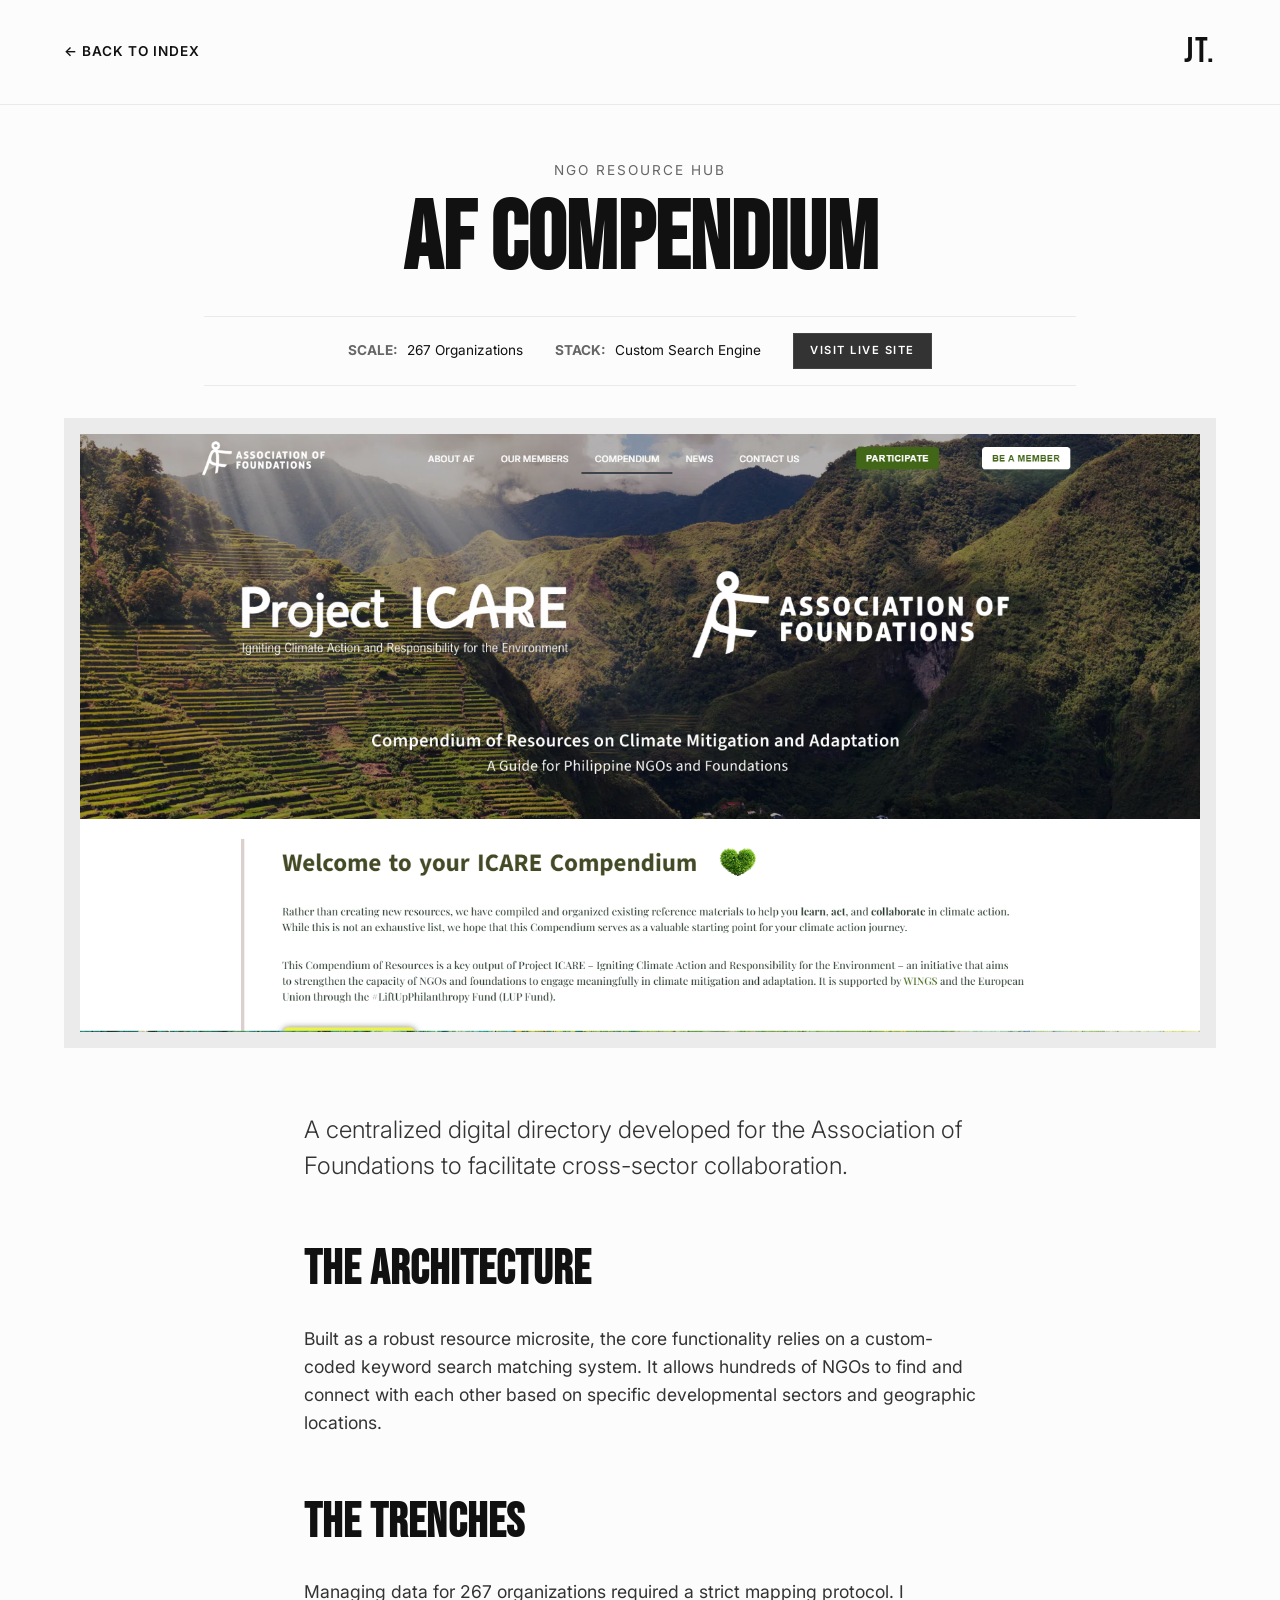
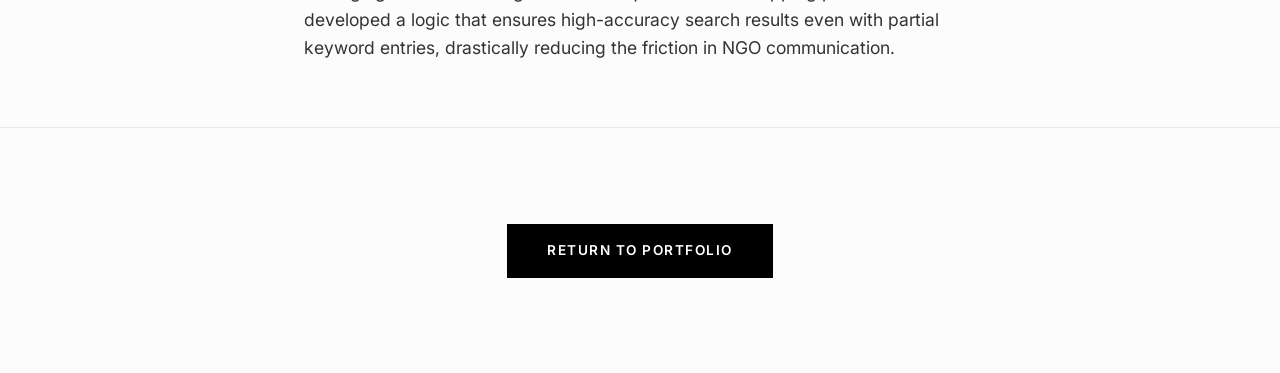
==== af-compendium.html @ 17b1ea57 "Add files via upload" ====
<!DOCTYPE html>
<html lang="en">
<head>
    <meta charset="UTF-8">
    <meta name="viewport" content="width=device-width, initial-scale=1.0">
    <title>AF Compendium | Joaquin Tolentino</title>
    <link rel="stylesheet" href="style.css">
    <link href="https://fonts.googleapis.com/css2?family=Bebas+Neue&family=Inter:wght@300;400;600&display=swap" rel="stylesheet">
</head>
<body class="project-page">
    <nav class="navbar solid-nav">
        <a href="index.html" class="back-link">← Back to Index</a>
        <div class="logo">JT.</div>
    </nav>

    <header class="article-header">
        <p class="article-category animate-on-scroll">NGO Resource Hub</p>
        <h1 class="article-title animate-on-scroll">AF Compendium</h1>
        <div class="article-meta animate-on-scroll" style="display: flex; gap: 2rem; justify-content: center; align-items: center; flex-wrap: wrap; margin-top: 1.5rem;">
            <span><strong>Scale:</strong> 267 Organizations</span>
            <span><strong>Stack:</strong> Custom Search Engine</span>
            <a href="https://afonline.org/icarecompendium" target="_blank" class="btn" style="padding: 0.5rem 1rem; font-size: 0.7rem; background: #333; color: #fff; text-decoration: none; border: 1px solid #444;">Visit Live Site</a>
        </div>
    </header>

    <div class="article-hero-img animate-on-scroll">
        <img src="images/AF-2.png" alt="AF Compendium Hub" style="width: 100%; height: 100%; object-fit: cover; display: block;">
    </div>

    <main class="article-content">
        <div class="content-column">
            <p class="lead animate-on-scroll">A centralized digital directory developed for the Association of Foundations to facilitate cross-sector collaboration.</p>
            
            <h2 class="animate-on-scroll">The Architecture</h2>
            <p class="animate-on-scroll">Built as a robust resource microsite, the core functionality relies on a custom-coded keyword search matching system. It allows hundreds of NGOs to find and connect with each other based on specific developmental sectors and geographic locations.</p>
            
            <h2 class="animate-on-scroll">The Trenches</h2>
            <p class="animate-on-scroll">Managing data for 267 organizations required a strict mapping protocol. I developed a logic that ensures high-accuracy search results even with partial keyword entries, drastically reducing the friction in NGO communication.</p>
        </div>
    </main>

    <footer class="project-footer animate-on-scroll">
        <a href="index.html" class="btn">Return to Portfolio</a>
    </footer>
    <script src="script.js"></script>
</body>
</html>
---- style.css ----
/* Color Palette & Variables */
:root {
    --bg-color: #fcfcfc;
    --text-main: #111111;
    --text-muted: #666666;
    --accent: #000000;
    --border-color: #eaeaea;
}

/* Base Reset */
* { margin: 0; padding: 0; box-sizing: border-box; }

body {
    font-family: 'Inter', sans-serif;
    background-color: var(--bg-color);
    color: var(--text-main);
    line-height: 1.6;
    overflow-x: hidden;
}

/* Scroll Lock for the Gatekeeper Puzzle */
body.locked {
    overflow: hidden;
}

/* Typography */
.section-title {
    font-family: 'Bebas Neue', sans-serif;
    font-size: 5rem;
    line-height: 0.9;
    margin-bottom: 3rem;
    text-transform: uppercase;
    letter-spacing: 1px;
}

/* Navigation */
.navbar {
    position: fixed;
    top: 0; width: 100%;
    padding: 1.5rem 5%;
    display: flex; justify-content: space-between; align-items: center;
    background: rgba(252, 252, 252, 0.75);
    backdrop-filter: blur(12px); -webkit-backdrop-filter: blur(12px);
    border-bottom: 1px solid rgba(0, 0, 0, 0.05);
    z-index: 100;
    transition: background 0.4s ease, padding 0.4s ease;
}
.navbar.scrolled {
    padding: 1rem 5%;
    background: rgba(252, 252, 252, 0.95);
    box-shadow: 0 4px 20px rgba(0,0,0,0.03);
}
.solid-nav { background: var(--bg-color); border-bottom: 1px solid var(--border-color); }
.logo { font-family: 'Bebas Neue', sans-serif; font-size: 2.2rem; letter-spacing: 2px; }
.nav-links { list-style: none; display: flex; gap: 2.5rem; }
.nav-links a, .back-link {
    text-decoration: none; color: var(--text-main); font-size: 0.85rem;
    font-weight: 600; text-transform: uppercase; letter-spacing: 1px; transition: color 0.3s;
}
.nav-links a:hover, .back-link:hover { color: var(--text-muted); }

/* Hero Section */
.hero { display: grid; grid-template-columns: 1fr 1fr; min-height: 100vh; padding: 0 5%; align-items: center; }
.hero-content { padding-right: 4rem; margin-top: 4rem; }
.subtitle { font-size: 0.85rem; font-weight: 600; text-transform: uppercase; letter-spacing: 2px; color: var(--text-muted); margin-bottom: 1rem; }
.title { font-family: 'Bebas Neue', sans-serif; font-size: 8rem; line-height: 0.85; margin-bottom: 1.5rem; letter-spacing: 1px; text-transform: uppercase; }
.description { font-size: 1.1rem; color: var(--text-muted); max-width: 420px; margin-bottom: 2.5rem; }

/* Buttons */
.btn {
    display: inline-block; padding: 1rem 2.5rem; background-color: var(--accent);
    color: #fff; text-decoration: none; text-transform: uppercase;
    font-size: 0.85rem; font-weight: 600; letter-spacing: 1.5px; transition: 0.3s ease; border: none; cursor: pointer;
}
.btn:hover { background-color: #333; transform: translateY(-3px); box-shadow: 0 10px 20px rgba(0,0,0,0.1); }

/* Image Placeholders */
.hero-image { height: 100vh; display: flex; align-items: center; justify-content: center; padding: 2rem 0 2rem 2rem; }
.image-placeholder { width: 100%; height: 85%; background-color: #ebebeb; display: flex; align-items: center; justify-content: center; color: #999; text-transform: uppercase; letter-spacing: 1px; text-align: center; padding: 1rem; }

/* General Sections */
.section { padding: 8rem 5%; border-top: 1px solid var(--border-color); }

/* Work Section (Grid) */
.project-grid { display: grid; grid-template-columns: repeat(auto-fit, minmax(300px, 1fr)); gap: 3rem; }
.project-card { text-decoration: none; color: inherit; display: block; group; }
.card-image { width: 100%; aspect-ratio: 4/3; background-color: #ebebeb; display: flex; align-items: center; justify-content: center; color: #999; margin-bottom: 1.5rem; transition: transform 0.4s ease; text-align: center; padding: 1rem; }
.project-card:hover .card-image { transform: scale(1.03); box-shadow: 0 15px 30px rgba(0,0,0,0.05); }
.card-meta h3 { font-family: 'Bebas Neue', sans-serif; font-size: 2rem; letter-spacing: 1px; margin-bottom: 0.2rem; }
.card-meta p { font-size: 0.85rem; color: var(--text-muted); text-transform: uppercase; letter-spacing: 1px; }

/* About Section */
.about-grid { display: grid; grid-template-columns: 1fr 2fr; gap: 4rem; }
.about-text p { font-size: 1.25rem; color: var(--text-muted); margin-bottom: 1.5rem; max-width: 700px; }
.about-image-wrapper { margin: 3rem 0; height: 50vh; width: 100%; }

/* Tech Stack Section */
.tech-stack { margin-top: 3rem; border-top: 1px solid var(--border-color); padding-top: 2.5rem; }
.tech-title { font-family: 'Bebas Neue', sans-serif; font-size: 2.5rem; margin-bottom: 1.5rem; letter-spacing: 1px; text-transform: uppercase; }
.tech-grid { display: flex; flex-wrap: wrap; gap: 1rem; }
.tech-item { 
    display: flex; align-items: center; gap: 0.75rem; 
    padding: 0.75rem 1.5rem; border: 1px solid var(--border-color); 
    font-size: 0.85rem; font-weight: 600; text-transform: uppercase; 
    letter-spacing: 1px; transition: 0.3s ease; cursor: default;
}
.tech-item i { font-size: 1.2rem; }
.tech-item:hover { background-color: var(--text-main); color: var(--bg-color); border-color: var(--text-main); transform: translateY(-2px); }

/* SK SOLUTIONS MANIFESTO SECTION */
.manifesto-section { background-color: var(--text-main); color: var(--bg-color); padding: 10rem 5%; border-top: none; }
.manifesto-grid { display: grid; grid-template-columns: 1fr 2fr; gap: 6rem; max-width: 1400px; margin: 0 auto; }
.manifesto-label { font-size: 0.85rem; text-transform: uppercase; letter-spacing: 3px; color: #888; margin-bottom: 2rem; }
.manifesto-title { font-family: 'Bebas Neue', sans-serif; font-size: 8rem; line-height: 0.85; text-transform: uppercase; letter-spacing: 2px; color: #fff; }
.manifesto-subtitle { font-size: 2rem; font-weight: 300; line-height: 1.3; margin-bottom: 3rem; color: #fff; max-width: 800px; }
.manifesto-text p { font-size: 1.25rem; color: #cccccc; margin-bottom: 2rem; max-width: 750px; line-height: 1.8; }

/* Manifesto Button */
.manifesto-btn { margin-top: 2rem; background-color: var(--bg-color); color: var(--text-main); border: 1px solid var(--bg-color); }
.manifesto-btn:hover { background-color: transparent; color: var(--bg-color); }

/* Manifesto Image */
.manifesto-feature-image { max-width: 1400px; margin: 6rem auto 0; height: 60vh; width: 100%; }
.dark-placeholder { background-color: #1a1a1a; color: #444; width: 100%; height: 100%; border: 1px solid #333; display: flex; align-items: center; justify-content: center; text-transform: uppercase; letter-spacing: 2px; }

/* Contact Section */
.contact-wrapper p { font-size: 1.5rem; margin-bottom: 2rem; }

/* =========================================
   ARTICLE / PROJECT PAGE STYLES
   ========================================= */
.project-page { padding-top: 6rem; }
.article-header { padding: 4rem 5% 2rem; text-align: center; max-width: 1000px; margin: 0 auto; }
.article-category { font-size: 0.85rem; text-transform: uppercase; letter-spacing: 2px; color: var(--text-muted); margin-bottom: 1rem; }
.article-title { font-family: 'Bebas Neue', sans-serif; font-size: 6rem; line-height: 0.9; text-transform: uppercase; margin-bottom: 2rem; }
.article-meta { display: flex; justify-content: center; gap: 2rem; font-size: 0.85rem; border-top: 1px solid var(--border-color); border-bottom: 1px solid var(--border-color); padding: 1rem 0; }
.article-meta strong { color: var(--text-muted); text-transform: uppercase; margin-right: 5px; }

.article-hero-img { width: 90%; height: 70vh; background-color: #ebebeb; margin: 0 auto 4rem; display: flex; align-items: center; justify-content: center; color: #999; text-transform: uppercase; letter-spacing: 1px; text-align: center; padding: 1rem; }

.article-content { max-width: 800px; margin: 0 auto; padding: 0 5%; }
.article-content .lead { font-size: 1.5rem; font-weight: 300; line-height: 1.5; margin-bottom: 3rem; }
.article-content h2 { font-family: 'Bebas Neue', sans-serif; font-size: 3rem; margin: 3rem 0 1rem; text-transform: uppercase; letter-spacing: 1px; }
.article-content p { font-size: 1.1rem; color: #333; margin-bottom: 1.5rem; }
.article-content blockquote { font-family: 'Bebas Neue', sans-serif; font-size: 2.5rem; line-height: 1.1; margin: 4rem 0; padding-left: 2rem; border-left: 8px solid var(--accent); text-transform: uppercase; }

.project-footer { text-align: center; padding: 6rem 5%; border-top: 1px solid var(--border-color); margin-top: 4rem; }

/* =========================================
   ANIMATION CLASSES
   ========================================= */
.animate-on-scroll {
    opacity: 0;
    transform: translateY(40px);
    transition: opacity 0.8s cubic-bezier(0.16, 1, 0.3, 1), transform 0.8s cubic-bezier(0.16, 1, 0.3, 1);
    will-change: opacity, transform;
}
.animate-on-scroll.is-visible { opacity: 1; transform: translateY(0); }

/* =========================================
   GATEKEEPER PUZZLE OVERLAY
   ========================================= */
.gatekeeper {
    position: fixed; top: 0; left: 0; width: 100%; height: 100vh;
    background-color: var(--bg-color); z-index: 9999;
    display: flex; align-items: center; justify-content: center; flex-direction: column;
    transition: opacity 0.8s ease, visibility 0.8s ease;
}
.gatekeeper.hidden { opacity: 0; visibility: hidden; pointer-events: none; }
.gatekeeper-content { text-align: center; display: flex; flex-direction: column; align-items: center; }
.gatekeeper-title { font-family: 'Bebas Neue', sans-serif; font-size: 5rem; line-height: 1; margin-bottom: 0.5rem; text-transform: uppercase; }
.gatekeeper-subtitle { font-size: 1.1rem; color: var(--text-muted); margin-bottom: 2rem; }

/* The Grid */
.puzzle-board {
    display: grid;
    grid-template-columns: repeat(3, 100px);
    grid-template-rows: repeat(3, 100px);
    gap: 5px; background-color: var(--border-color); padding: 5px;
    border: 2px solid var(--text-main); margin-bottom: 1rem;
}

/* The Tiles */
.puzzle-tile {
    display: flex; align-items: center; justify-content: center;
    background-color: var(--text-main); color: var(--bg-color);
    font-family: 'Bebas Neue', sans-serif; font-size: 2.5rem;
    cursor: pointer; user-select: none; transition: transform 0.1s ease, background-color 0.2s ease;
}
.puzzle-tile.empty { background-color: transparent; cursor: default; }
.puzzle-tile:hover:not(.empty) { background-color: #333; transform: scale(0.98); }

/* The Taunt & Surrender Zone */
.surrender-zone {
    display: flex; flex-direction: column; align-items: center;
    opacity: 1; transition: opacity 0.5s ease; margin-top: 1.5rem;
}
.surrender-zone.hidden { opacity: 0; pointer-events: none; }

.taunt-message {
    font-size: 1.25rem; font-weight: 600; font-style: italic;
    color: var(--text-main); margin-bottom: 1.5rem; letter-spacing: 0.5px;
}

/* Evident Give Up Button */
.evident-give-up-btn {
    background-color: #ff3333; color: #fff; border: 2px solid #ff3333;
    font-family: 'Bebas Neue', sans-serif; font-size: 1.8rem;
    padding: 1rem 3rem; text-transform: uppercase; letter-spacing: 2px;
    cursor: pointer; transition: 0.3s ease; box-shadow: 0 10px 20px rgba(255, 51, 51, 0.2);
}
.evident-give-up-btn:hover { background-color: #cc0000; border-color: #cc0000; transform: translateY(-3px); box-shadow: 0 15px 25px rgba(204, 0, 0, 0.3); }

/* Mobile Adjustments */
@media (max-width: 900px) {
    .hero { grid-template-columns: 1fr; padding-top: 6rem; text-align: left; }
    .title { font-size: 5.5rem; }
    .hero-image { height: 50vh; padding: 2rem 0; }
    .about-grid { grid-template-columns: 1fr; gap: 2rem; }
    .tech-grid { justify-content: flex-start; }
    .manifesto-grid { grid-template-columns: 1fr; gap: 3rem; }
    .manifesto-title { font-size: 6rem; }
    .manifesto-subtitle { font-size: 1.5rem; }
    .manifesto-feature-image { height: 40vh; margin-top: 4rem; }
    
    .gatekeeper-title { font-size: 3.5rem; }
    .puzzle-board { grid-template-columns: repeat(3, 80px); grid-template-rows: repeat(3, 80px); }
    .puzzle-tile { font-size: 2rem; }
    .taunt-message { font-size: 1rem; text-align: center; padding: 0 1rem; }
    .evident-give-up-btn { font-size: 1.4rem; padding: 0.8rem 2rem; }
}
@media (max-width: 480px) {
    .nav-links { display: none; }
}
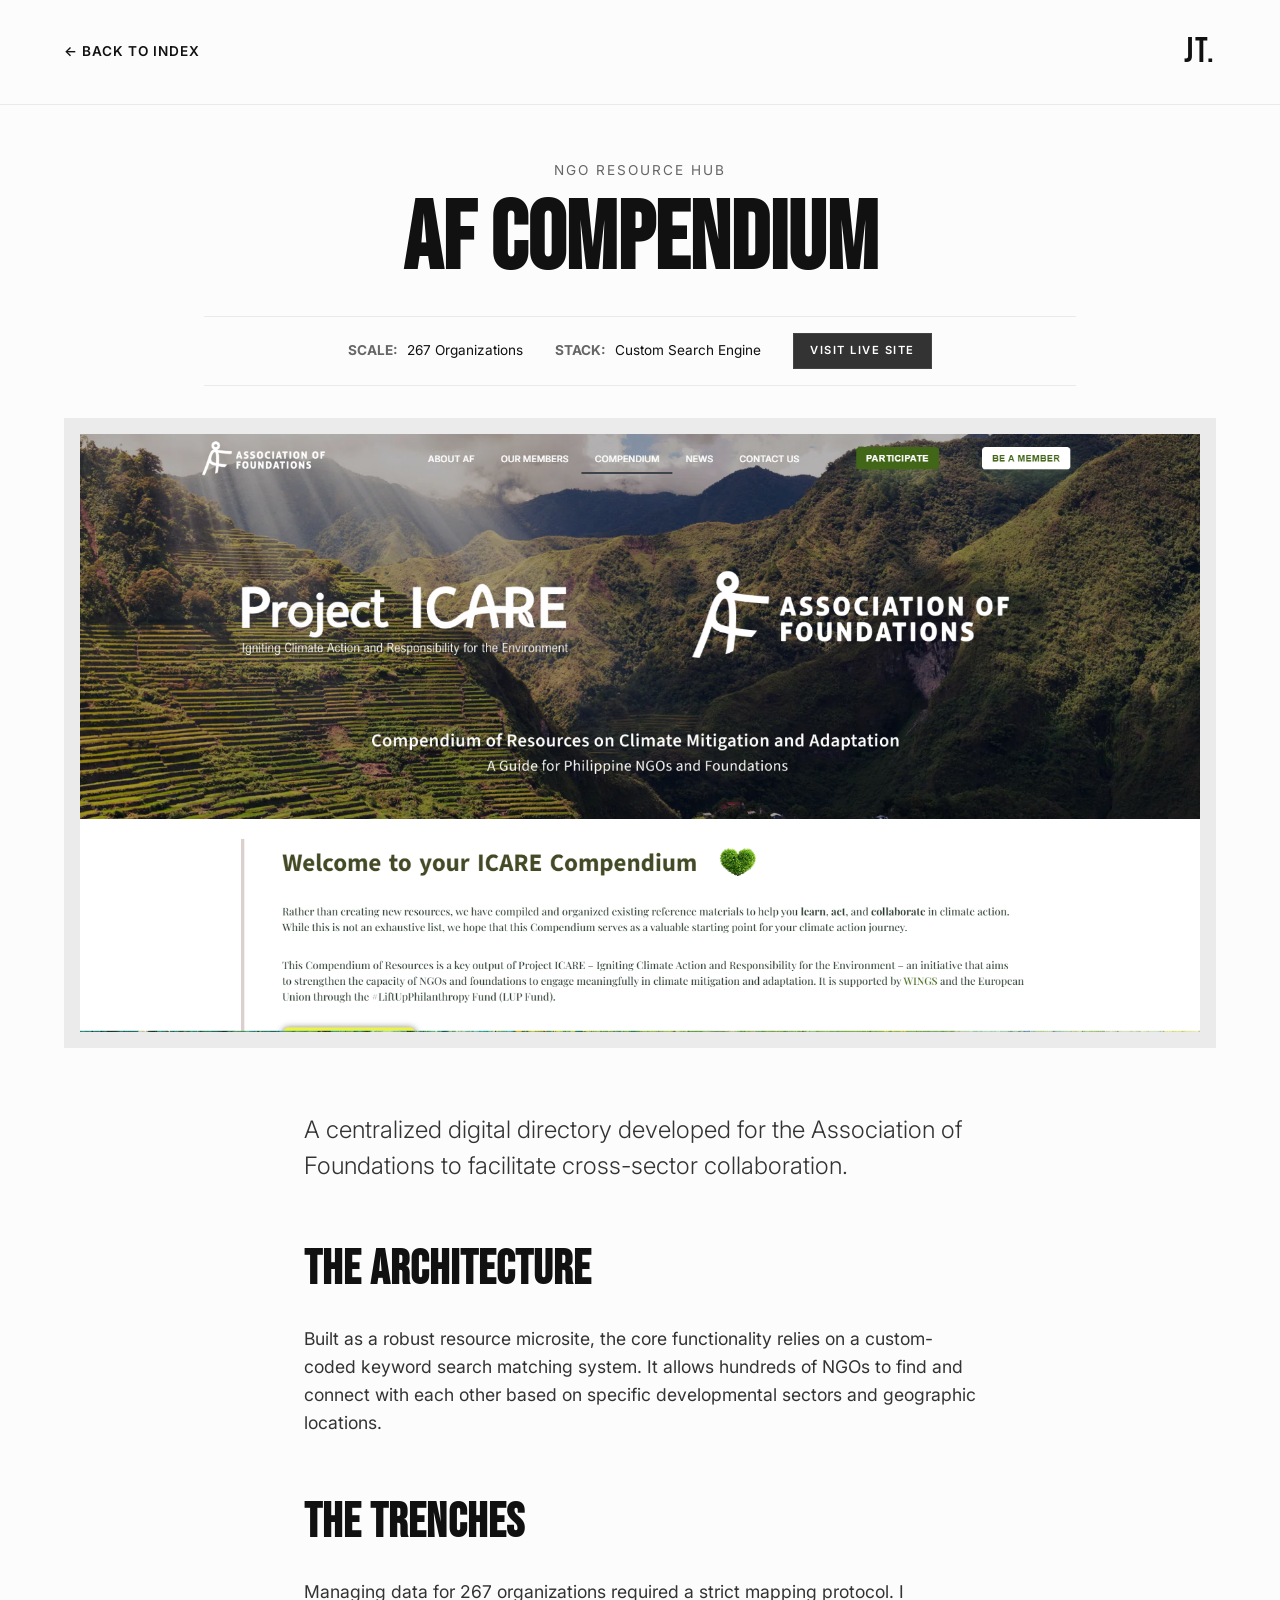
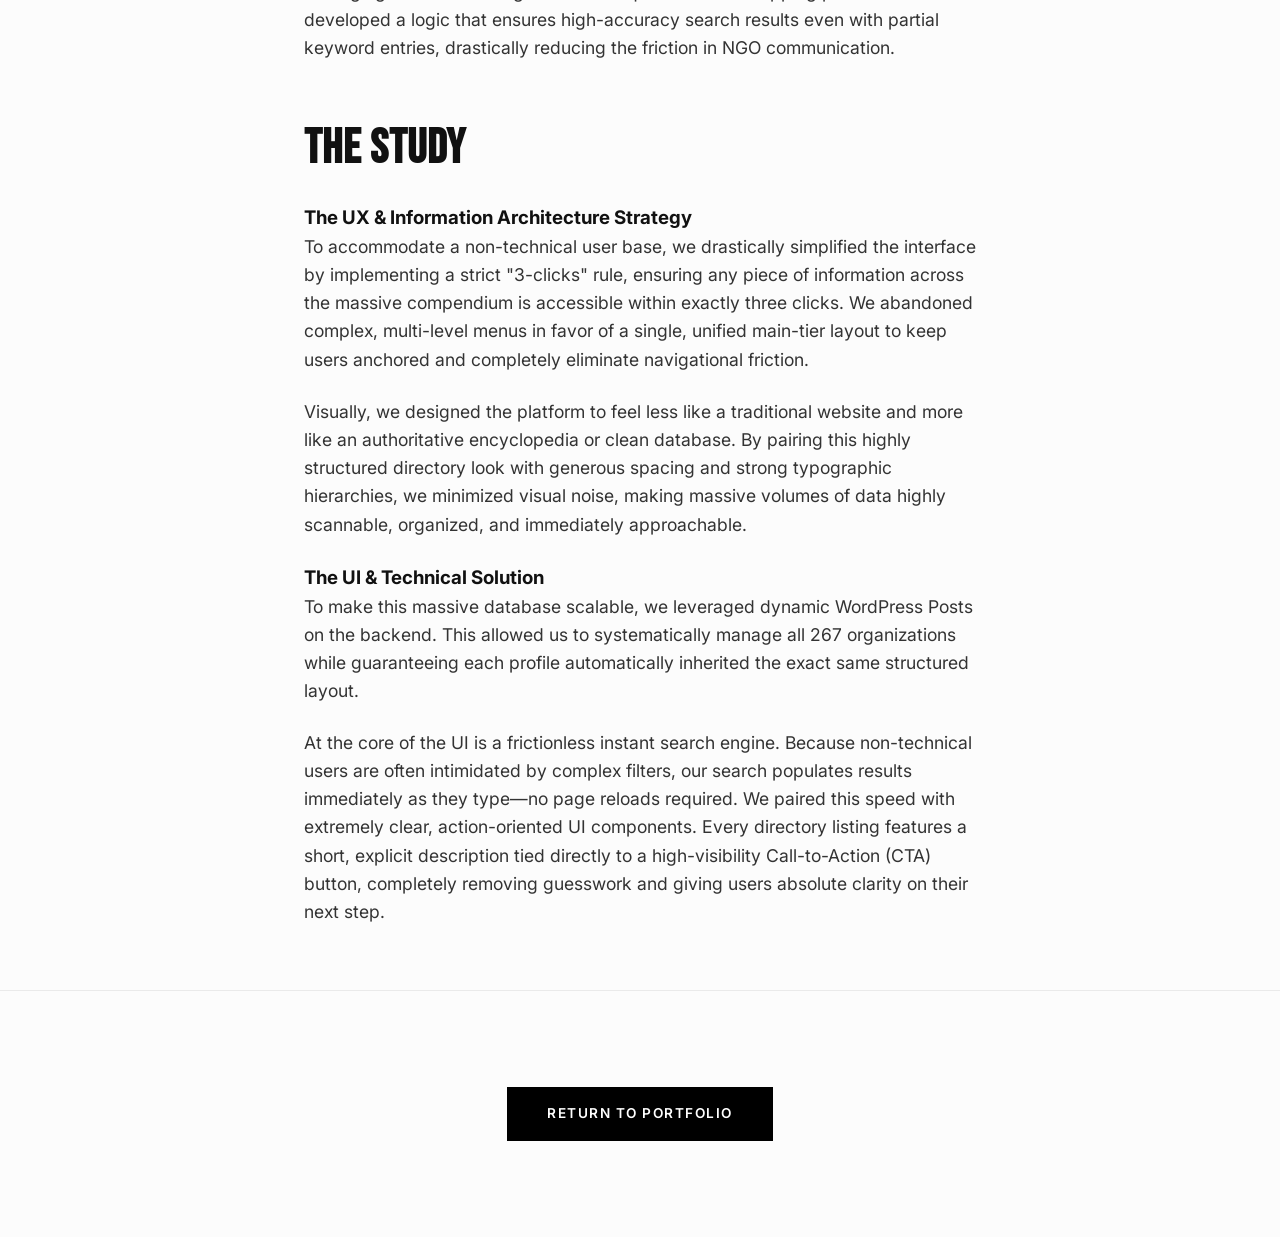
==== commit 3e3b59e4: "Expand AF Compendium with UX and UI strategies Added new sections to enhance user experience and inf" ====
--- a/af-compendium.html
+++ b/af-compendium.html
@@ -36,6 +36,16 @@
             
             <h2 class="animate-on-scroll">The Trenches</h2>
             <p class="animate-on-scroll">Managing data for 267 organizations required a strict mapping protocol. I developed a logic that ensures high-accuracy search results even with partial keyword entries, drastically reducing the friction in NGO communication.</p>
+
+            <h2 class="animate-on-scroll">The Study</h2>
+            
+            <h3 class="animate-on-scroll">The UX & Information Architecture Strategy</h3>
+            <p class="animate-on-scroll">To accommodate a non-technical user base, we drastically simplified the interface by implementing a strict "3-clicks" rule, ensuring any piece of information across the massive compendium is accessible within exactly three clicks. We abandoned complex, multi-level menus in favor of a single, unified main-tier layout to keep users anchored and completely eliminate navigational friction.</p>
+            <p class="animate-on-scroll">Visually, we designed the platform to feel less like a traditional website and more like an authoritative encyclopedia or clean database. By pairing this highly structured directory look with generous spacing and strong typographic hierarchies, we minimized visual noise, making massive volumes of data highly scannable, organized, and immediately approachable.</p>
+            
+            <h3 class="animate-on-scroll">The UI & Technical Solution</h3>
+            <p class="animate-on-scroll">To make this massive database scalable, we leveraged dynamic WordPress Posts on the backend. This allowed us to systematically manage all 267 organizations while guaranteeing each profile automatically inherited the exact same structured layout.</p>
+            <p class="animate-on-scroll">At the core of the UI is a frictionless instant search engine. Because non-technical users are often intimidated by complex filters, our search populates results immediately as they type—no page reloads required. We paired this speed with extremely clear, action-oriented UI components. Every directory listing features a short, explicit description tied directly to a high-visibility Call-to-Action (CTA) button, completely removing guesswork and giving users absolute clarity on their next step.</p>
         </div>
     </main>
 
@@ -44,4 +54,4 @@
     </footer>
     <script src="script.js"></script>
 </body>
-</html>+</html>
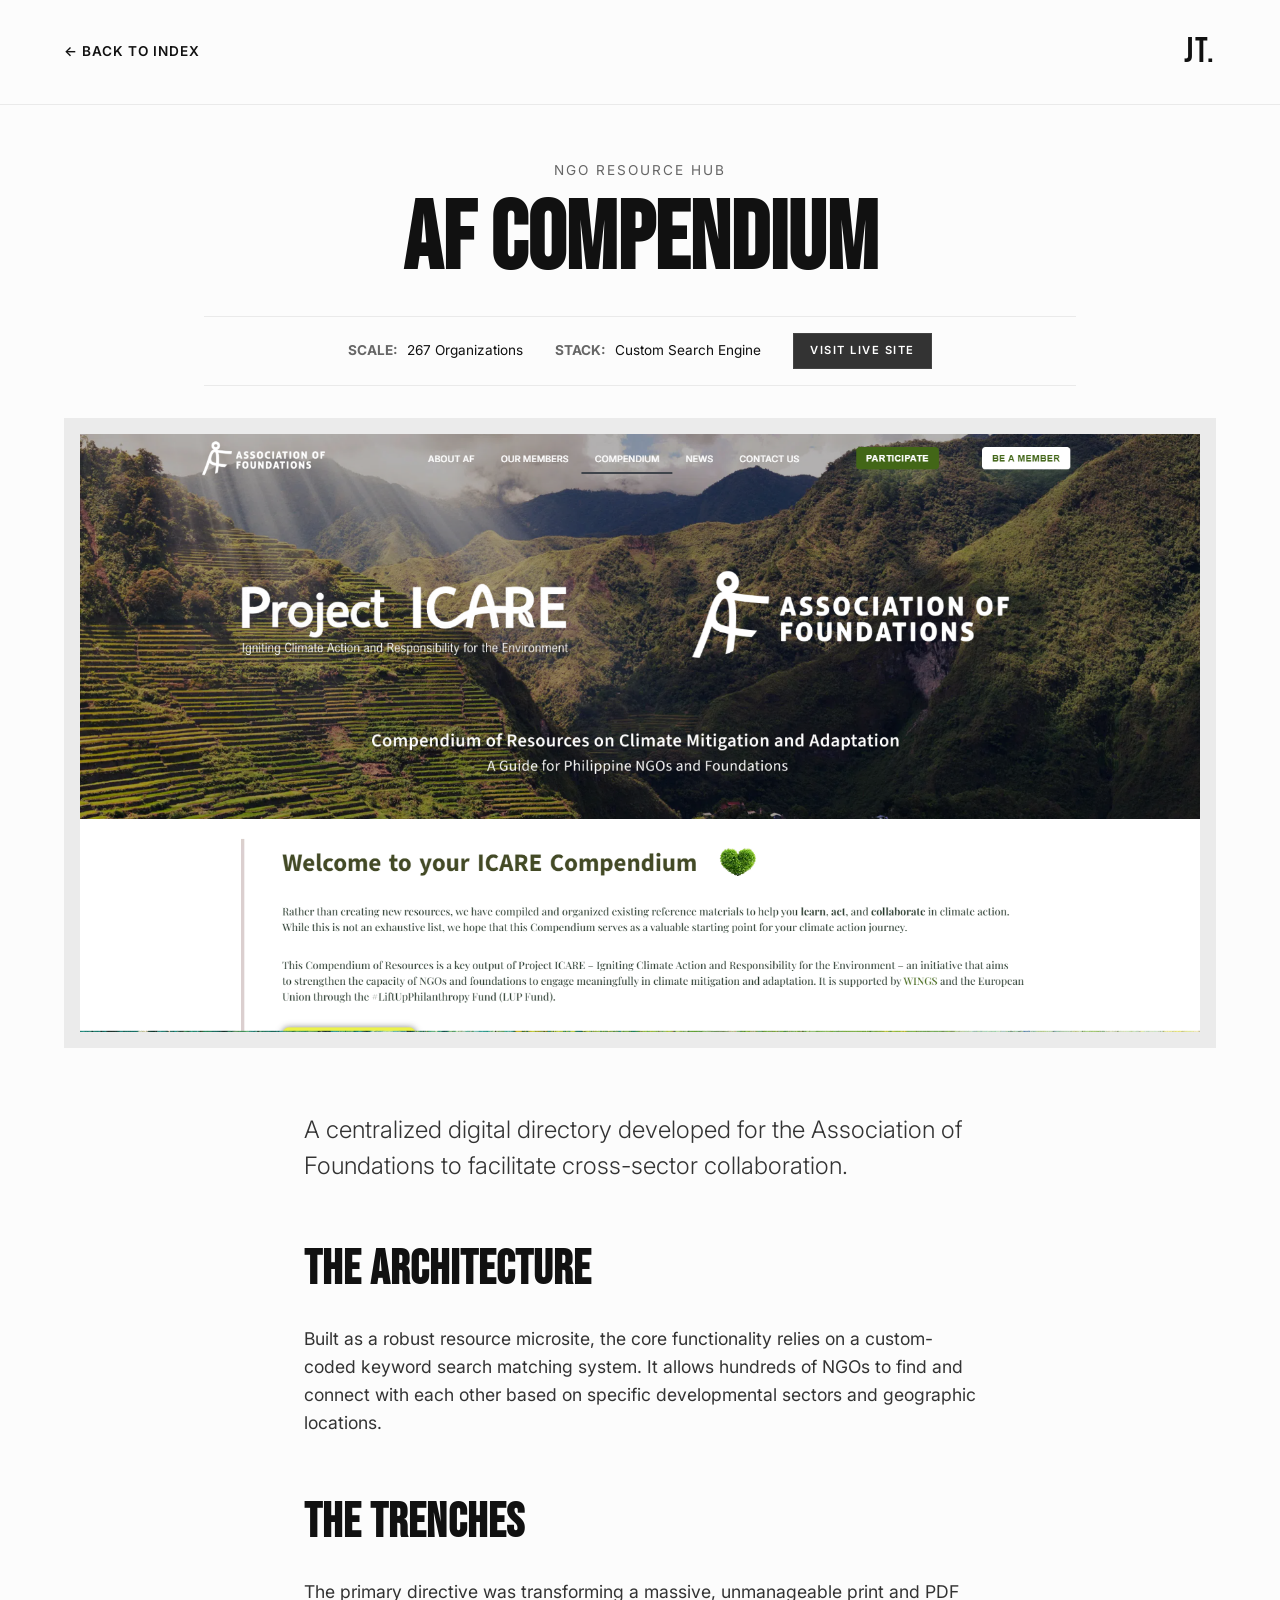
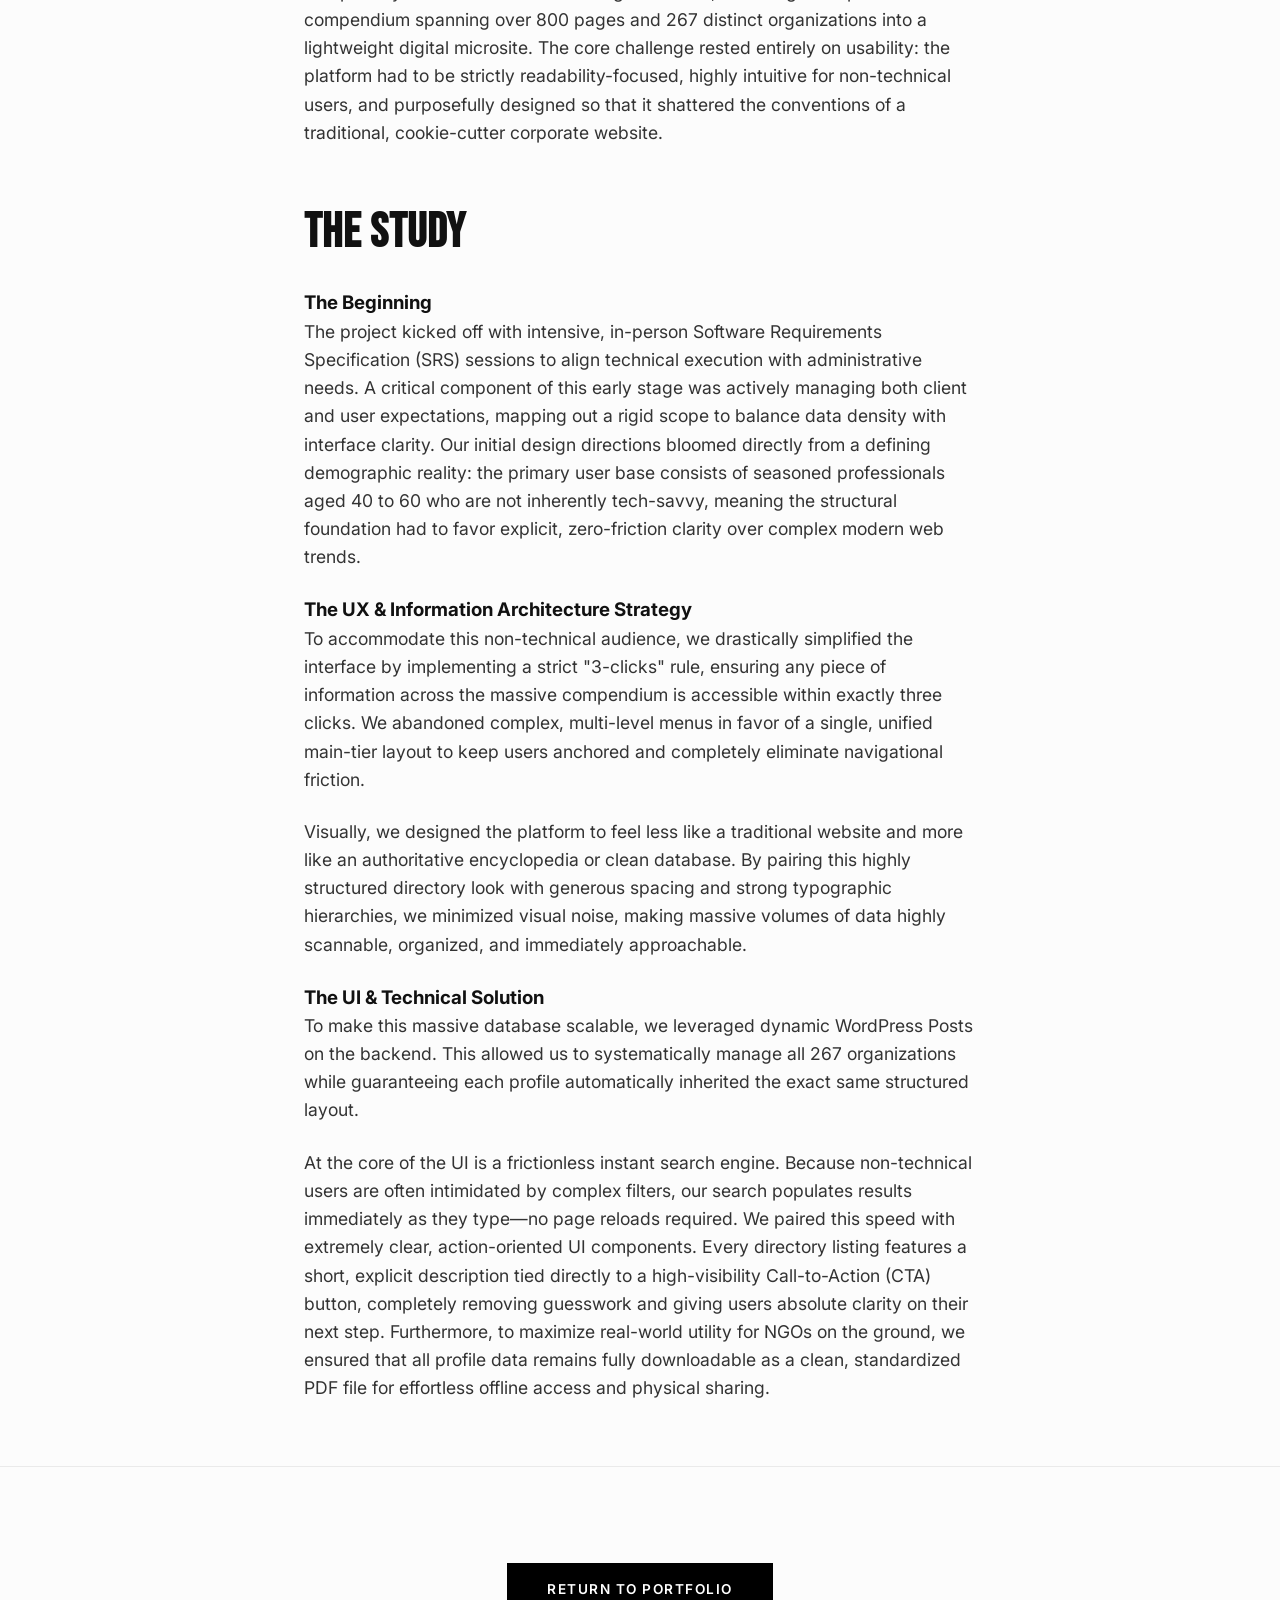
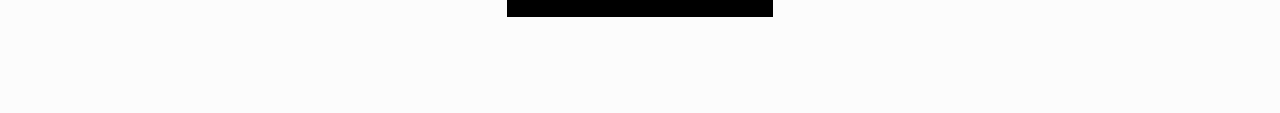
==== commit b07d71bd: "Revamp AF Compendium for digital usability Transformed a massive print compendium into a digital mic" ====
--- a/af-compendium.html
+++ b/af-compendium.html
@@ -35,17 +35,20 @@
             <p class="animate-on-scroll">Built as a robust resource microsite, the core functionality relies on a custom-coded keyword search matching system. It allows hundreds of NGOs to find and connect with each other based on specific developmental sectors and geographic locations.</p>
             
             <h2 class="animate-on-scroll">The Trenches</h2>
-            <p class="animate-on-scroll">Managing data for 267 organizations required a strict mapping protocol. I developed a logic that ensures high-accuracy search results even with partial keyword entries, drastically reducing the friction in NGO communication.</p>
+            <p class="animate-on-scroll">The primary directive was transforming a massive, unmanageable print and PDF compendium spanning over 800 pages and 267 distinct organizations into a lightweight digital microsite. The core challenge rested entirely on usability: the platform had to be strictly readability-focused, highly intuitive for non-technical users, and purposefully designed so that it shattered the conventions of a traditional, cookie-cutter corporate website.</p>
 
             <h2 class="animate-on-scroll">The Study</h2>
+
+            <h3 class="animate-on-scroll">The Beginning</h3>
+            <p class="animate-on-scroll">The project kicked off with intensive, in-person Software Requirements Specification (SRS) sessions to align technical execution with administrative needs. A critical component of this early stage was actively managing both client and user expectations, mapping out a rigid scope to balance data density with interface clarity. Our initial design directions bloomed directly from a defining demographic reality: the primary user base consists of seasoned professionals aged 40 to 60 who are not inherently tech-savvy, meaning the structural foundation had to favor explicit, zero-friction clarity over complex modern web trends.</p>
             
             <h3 class="animate-on-scroll">The UX & Information Architecture Strategy</h3>
-            <p class="animate-on-scroll">To accommodate a non-technical user base, we drastically simplified the interface by implementing a strict "3-clicks" rule, ensuring any piece of information across the massive compendium is accessible within exactly three clicks. We abandoned complex, multi-level menus in favor of a single, unified main-tier layout to keep users anchored and completely eliminate navigational friction.</p>
+            <p class="animate-on-scroll">To accommodate this non-technical audience, we drastically simplified the interface by implementing a strict "3-clicks" rule, ensuring any piece of information across the massive compendium is accessible within exactly three clicks. We abandoned complex, multi-level menus in favor of a single, unified main-tier layout to keep users anchored and completely eliminate navigational friction.</p>
             <p class="animate-on-scroll">Visually, we designed the platform to feel less like a traditional website and more like an authoritative encyclopedia or clean database. By pairing this highly structured directory look with generous spacing and strong typographic hierarchies, we minimized visual noise, making massive volumes of data highly scannable, organized, and immediately approachable.</p>
             
             <h3 class="animate-on-scroll">The UI & Technical Solution</h3>
             <p class="animate-on-scroll">To make this massive database scalable, we leveraged dynamic WordPress Posts on the backend. This allowed us to systematically manage all 267 organizations while guaranteeing each profile automatically inherited the exact same structured layout.</p>
-            <p class="animate-on-scroll">At the core of the UI is a frictionless instant search engine. Because non-technical users are often intimidated by complex filters, our search populates results immediately as they type—no page reloads required. We paired this speed with extremely clear, action-oriented UI components. Every directory listing features a short, explicit description tied directly to a high-visibility Call-to-Action (CTA) button, completely removing guesswork and giving users absolute clarity on their next step.</p>
+            <p class="animate-on-scroll">At the core of the UI is a frictionless instant search engine. Because non-technical users are often intimidated by complex filters, our search populates results immediately as they type—no page reloads required. We paired this speed with extremely clear, action-oriented UI components. Every directory listing features a short, explicit description tied directly to a high-visibility Call-to-Action (CTA) button, completely removing guesswork and giving users absolute clarity on their next step. Furthermore, to maximize real-world utility for NGOs on the ground, we ensured that all profile data remains fully downloadable as a clean, standardized PDF file for effortless offline access and physical sharing.</p>
         </div>
     </main>
 
